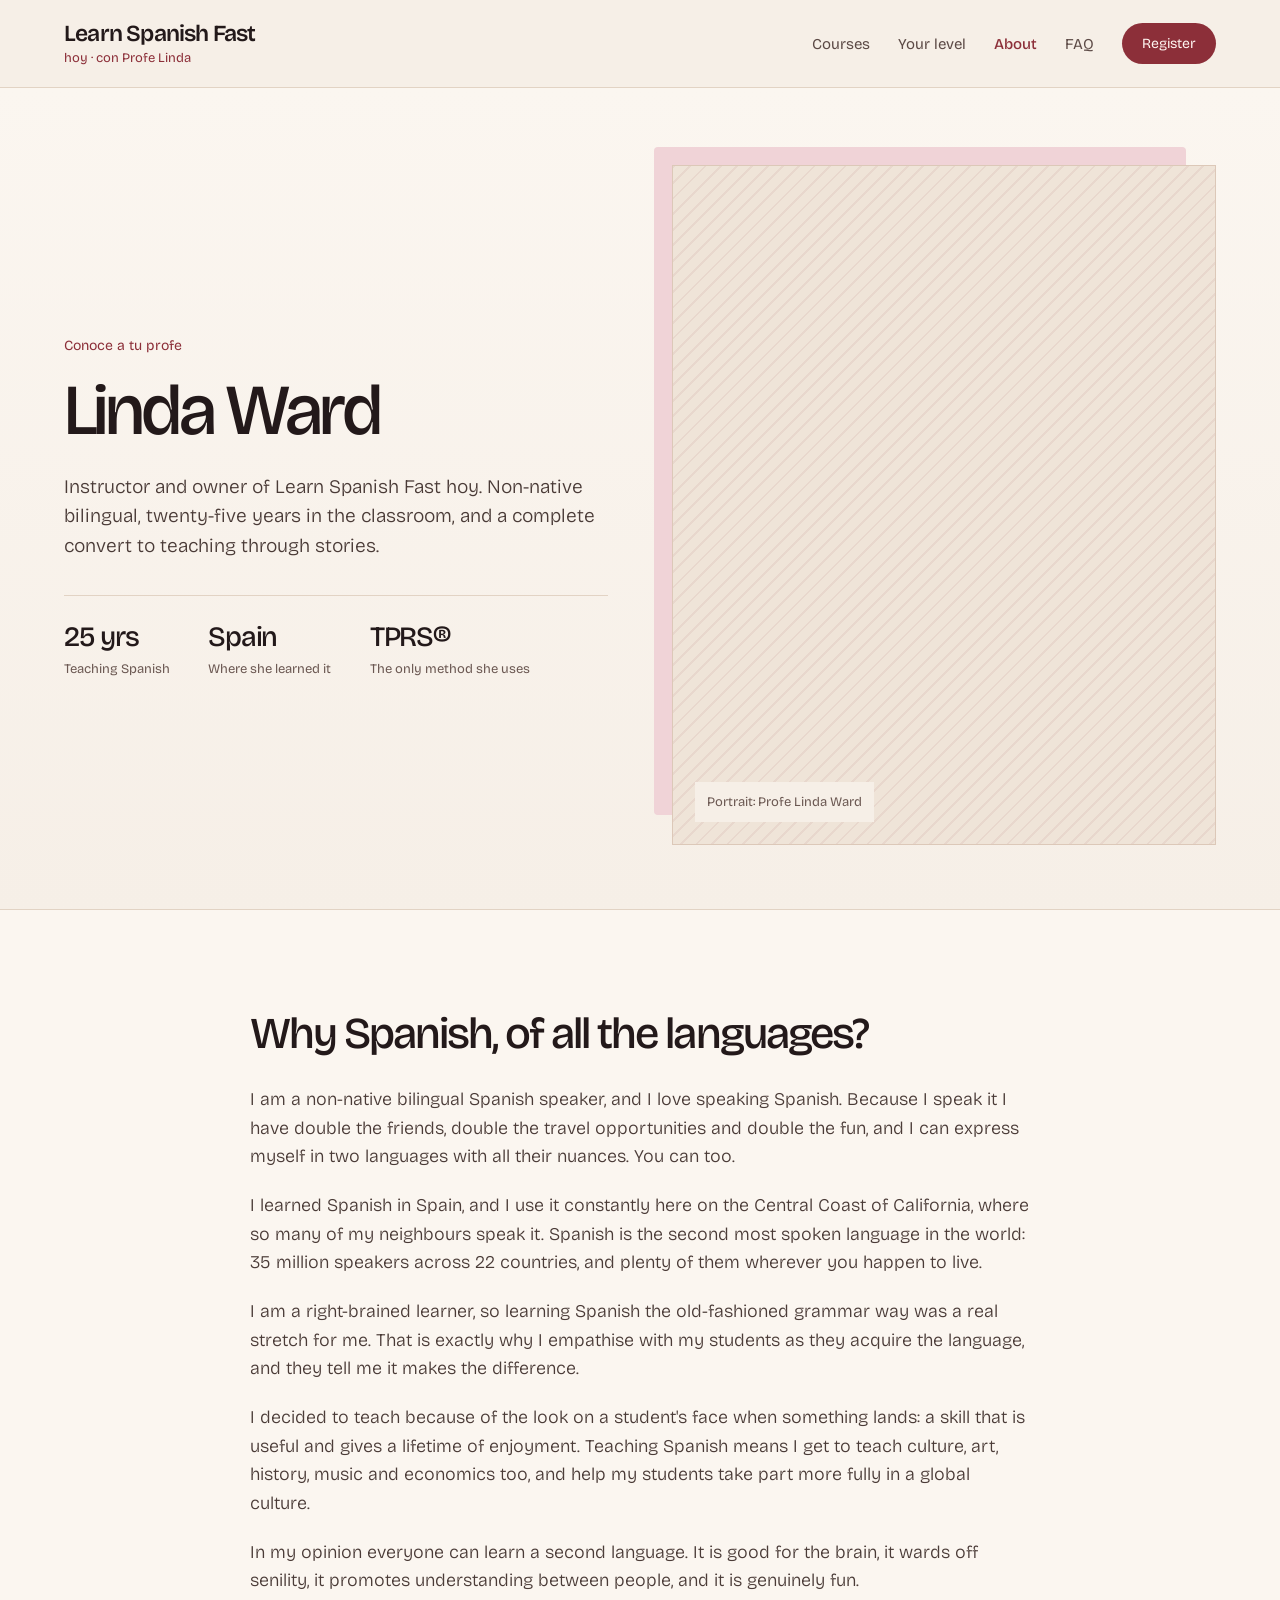
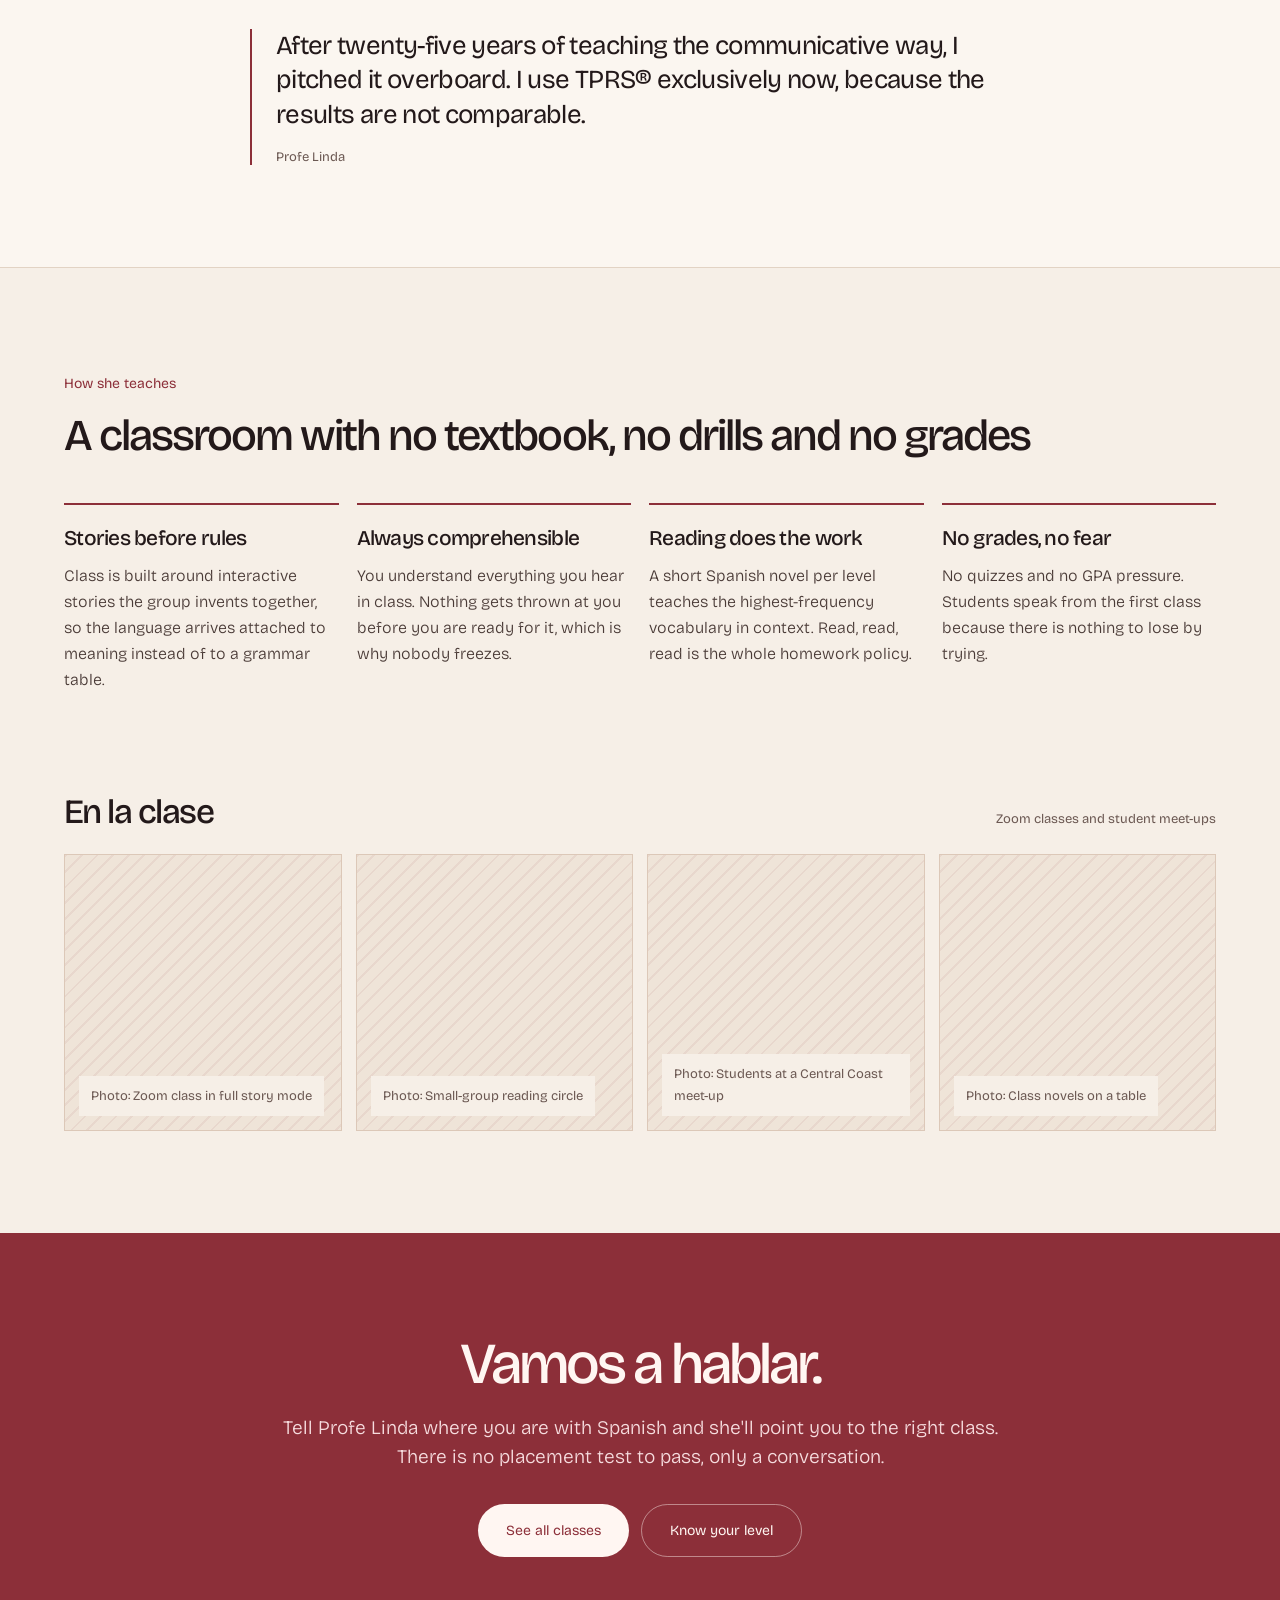
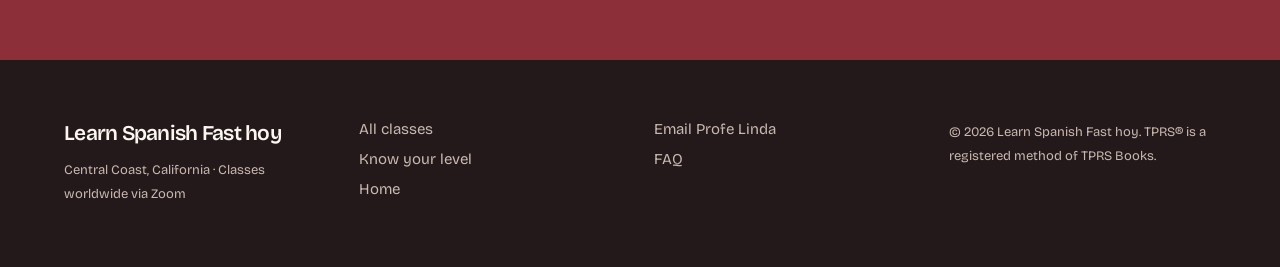
==== about.html @ 372178cc "Initial commit: Learn Spanish Fast hoy website Static HTML/CSS/JS build of the site, reproducing the" ====
<!DOCTYPE html>
<html lang="en">
<head>
<meta charset="utf-8">
<meta name="viewport" content="width=device-width, initial-scale=1">
<title>About Profe Linda — Learn Spanish Fast hoy</title>
<meta name="description" content="Meet Linda Ward: non-native bilingual, 25 years teaching Spanish through TPRS® storytelling on California's Central Coast.">
<link rel="preconnect" href="https://fonts.googleapis.com">
<link rel="preconnect" href="https://fonts.gstatic.com" crossorigin>
<link href="https://fonts.googleapis.com/css2?family=Bricolage+Grotesque:opsz,wght@12..96,300;12..96,400;12..96,500;12..96,600;12..96,700&display=swap" rel="stylesheet">
<link rel="stylesheet" href="css/style.css">
</head>
<body>

<header class="site-header">
  <a href="index.html" class="logo">
    <strong>Learn Spanish Fast</strong>
    <span>hoy · con Profe Linda</span>
  </a>
  <nav class="site-nav">
    <div class="flyout">
      <a href="all-classes.html" class="nav-link flyout-trigger" aria-haspopup="true" aria-expanded="false">Courses</a>
      <div class="flyout-panel" hidden>
        <a href="all-classes.html" class="flyout-item">Beginning I</a>
        <a href="all-classes.html" class="flyout-item">Beginning II</a>
        <a href="all-classes.html" class="flyout-item">Intermediate Fall</a>
        <a href="all-classes.html" class="flyout-item">Intermediate Spring</a>
        <a href="all-classes.html" class="flyout-item">Intermediate-Advanced</a>
      </div>
    </div>
    <a href="know-your-level.html" class="nav-link">Your level</a>
    <a href="about.html" class="nav-link is-active">About</a>
    <a href="index.html#faq" class="nav-link">FAQ</a>
    <a href="mailto:profe@learnspanishfasthoy.com" class="nav-register">Register</a>
  </nav>
</header>

<section class="hero" style="padding:clamp(44px,6vw,88px) clamp(20px,5vw,64px) clamp(40px,5vw,72px)">
  <div class="wrap" style="display:grid; grid-template-columns:repeat(auto-fit,minmax(300px,1fr)); gap:clamp(30px,5vw,68px); align-items:center">
    <div>
      <div class="eyebrow" style="font-size:14px">Conoce a tu profe</div>
      <h1 style="font-size:clamp(40px,5.6vw,74px); line-height:.97">Linda Ward</h1>
      <p class="lead" style="max-width:32em">Instructor and owner of Learn Spanish Fast hoy. Non-native bilingual, twenty-five years in the classroom, and a complete convert to teaching through stories.</p>
      <div class="fact-row">
        <div><div class="fact-figure">25 yrs</div><div class="fact-label">Teaching Spanish</div></div>
        <div><div class="fact-figure">Spain</div><div class="fact-label">Where she learned it</div></div>
        <div><div class="fact-figure">TPRS®</div><div class="fact-label">The only method she uses</div></div>
      </div>
    </div>
    <div class="ph-offset">
      <div class="ph ph--4x5"><span>Portrait: Profe Linda Ward</span></div>
    </div>
  </div>
</section>

<section class="section section--panel">
  <div class="wrap--prose">
    <h2 style="font-size:clamp(28px,3.6vw,44px); margin-bottom:28px">Why Spanish, of all the languages?</h2>
    <div class="prose">
      <p class="lead-p">I am a non-native bilingual Spanish speaker, and I love speaking Spanish. Because I speak it I have double the friends, double the travel opportunities and double the fun, and I can express myself in two languages with all their nuances. You can too.</p>
      <p class="lead-p">I learned Spanish in Spain, and I use it constantly here on the Central Coast of California, where so many of my neighbours speak it. Spanish is the second most spoken language in the world: 35 million speakers across 22 countries, and plenty of them wherever you happen to live.</p>
      <p class="lead-p">I am a right-brained learner, so learning Spanish the old-fashioned grammar way was a real stretch for me. That is exactly why I empathise with my students as they acquire the language, and they tell me it makes the difference.</p>
      <p class="lead-p">I decided to teach because of the look on a student's face when something lands: a skill that is useful and gives a lifetime of enjoyment. Teaching Spanish means I get to teach culture, art, history, music and economics too, and help my students take part more fully in a global culture.</p>
      <p class="lead-p">In my opinion everyone can learn a second language. It is good for the brain, it wards off senility, it promotes understanding between people, and it is genuinely fun.</p>
    </div>
    <blockquote style="margin-top:34px">
      <p style="font-size:clamp(20px,2.2vw,26px); line-height:1.32">After twenty-five years of teaching the communicative way, I pitched it overboard. I use TPRS® exclusively now, because the results are not comparable.</p>
      <cite>Profe Linda</cite>
    </blockquote>
  </div>
</section>

<section class="section">
  <div class="wrap">
    <div class="eyebrow" style="font-size:14px">How she teaches</div>
    <h2 style="font-size:clamp(28px,3.6vw,44px); max-width:22em; margin-bottom:clamp(28px,4vw,44px)">A classroom with no textbook, no drills and no grades</h2>
    <div class="belief-grid">
      <div class="belief-card"><h3>Stories before rules</h3><p>Class is built around interactive stories the group invents together, so the language arrives attached to meaning instead of to a grammar table.</p></div>
      <div class="belief-card"><h3>Always comprehensible</h3><p>You understand everything you hear in class. Nothing gets thrown at you before you are ready for it, which is why nobody freezes.</p></div>
      <div class="belief-card"><h3>Reading does the work</h3><p>A short Spanish novel per level teaches the highest-frequency vocabulary in context. Read, read, read is the whole homework policy.</p></div>
      <div class="belief-card"><h3>No grades, no fear</h3><p>No quizzes and no GPA pressure. Students speak from the first class because there is nothing to lose by trying.</p></div>
    </div>
  </div>
</section>

<section class="section" style="padding-top:0">
  <div class="wrap">
    <div class="photo-header">
      <h2 style="font-size:clamp(24px,2.8vw,34px)">En la clase</h2>
      <span>Zoom classes and student meet-ups</span>
    </div>
    <div class="photo-grid">
      <div class="ph ph--1x1"><span>Photo: Zoom class in full story mode</span></div>
      <div class="ph ph--1x1"><span>Photo: Small-group reading circle</span></div>
      <div class="ph ph--1x1"><span>Photo: Students at a Central Coast meet-up</span></div>
      <div class="ph ph--1x1"><span>Photo: Class novels on a table</span></div>
    </div>
  </div>
</section>

<section class="section section--accent" style="padding:clamp(52px,8vw,104px) clamp(20px,5vw,64px)">
  <div class="wrap" style="max-width:720px; margin:0 auto">
    <h2 style="font-size:clamp(32px,4.6vw,58px); line-height:.98; letter-spacing:-0.055em; margin-bottom:20px; color:var(--ink-on-accent)">Vamos a hablar.</h2>
    <p class="lead" style="max-width:none; color:var(--accent-tint); margin:0 0 32px">Tell Profe Linda where you are with Spanish and she'll point you to the right class. There is no placement test to pass, only a conversation.</p>
    <div class="pill-row" style="justify-content:center">
      <a href="all-classes.html" class="pill pill--on-accent">See all classes</a>
      <a href="know-your-level.html" class="pill pill--on-accent-outline">Know your level</a>
    </div>
  </div>
</section>

<footer class="site-footer">
  <div class="wrap footer-grid">
    <div>
      <div class="footer-brand">Learn Spanish Fast hoy</div>
      <p class="footer-loc">Central Coast, California · Classes worldwide via Zoom</p>
    </div>
    <div class="footer-links">
      <a href="all-classes.html">All classes</a>
      <a href="know-your-level.html">Know your level</a>
      <a href="index.html">Home</a>
    </div>
    <div class="footer-links">
      <a href="mailto:profe@learnspanishfasthoy.com">Email Profe Linda</a>
      <a href="index.html#faq">FAQ</a>
    </div>
    <div class="footer-copy">© 2026 Learn Spanish Fast hoy. TPRS® is a registered method of TPRS Books.</div>
  </div>
</footer>

<script src="js/main.js"></script>
</body>
</html>
---- css/style.css ----
/* ==========================================================================
   Learn Spanish Fast hoy — shared stylesheet
   Design tokens reproduced from design_handoff_lsf_website/README.md
   ========================================================================== */

:root {
  --ground: #F6EFE7;
  --panel: #FBF6F0;
  --ink: #23191A;
  --body-text: #4A3B37;
  --body-text-2: #332623;
  --muted: #6B5852;
  --secondary: #5C4A46;
  --border: #E2D3C4;
  --border-placeholder: #DCC8B8;

  --accent: #8C2F39;
  --accent-rgb: 140, 47, 57;
  --accent-pale: #F0D3D7;
  --accent-pale-dark: #E9BEC3;
  --accent-tint: #F6DCDE;
  --ink-on-accent: #FFF6F2;

  --text-dark-1: #C9B8AF;
  --text-dark-2: #E8DBD2;
  --text-dark-3: #FBF6F0;

  --placeholder-fill: #EFE4D8;
  --neutral-hover: #EDE3DA;

  --accent-label: #7A2A32;
  --accent-body: #4A2226;
  --accent-heading: #2B1114;

  --font: 'Bricolage Grotesque', 'Helvetica Neue', Helvetica, sans-serif;
}

* { box-sizing: border-box; }

html { -webkit-text-size-adjust: 100%; }

body {
  margin: 0;
  background: var(--ground);
  color: var(--ink);
  font-family: var(--font);
  -webkit-font-smoothing: antialiased;
  overflow-x: hidden;
}

a { color: var(--accent); text-decoration: none; }
a:hover { color: var(--ink); }

h1, h2, h3, p, blockquote, figure { margin: 0; }
button { font-family: var(--font); }

.wrap { max-width: 1180px; margin: 0 auto; }
.wrap--narrow { max-width: 880px; margin: 0 auto; }
.wrap--prose { max-width: 780px; margin: 0 auto; }
.wrap--tight { max-width: 760px; margin: 0 auto; }

.eyebrow {
  font-size: 13px;
  color: var(--accent);
  margin-bottom: 18px;
  line-height: 1.8;
}

.pill {
  display: inline-flex;
  align-items: center;
  justify-content: center;
  gap: 8px;
  font-family: var(--font);
  font-size: 14px;
  padding: 17px 28px;
  border-radius: 999px;
  border: 0;
  cursor: pointer;
  text-align: center;
  transition: background-color .15s ease, border-color .15s ease, color .15s ease;
}
.pill--accent { background: var(--accent); color: var(--ink-on-accent); }
.pill--accent:hover { background: var(--ink); color: var(--ink-on-accent); }
.pill--outline { background: none; color: var(--ink); border: 1px solid #D6C2B2; }
.pill--outline:hover { border-color: var(--ink); color: var(--ink); }
.pill--on-accent { background: var(--ink-on-accent); color: var(--accent); }
.pill--on-accent:hover { background: var(--neutral-hover); color: var(--ink); }
.pill--on-accent-outline { background: none; color: var(--ink-on-accent); border: 1px solid rgba(255,246,242,0.45); }
.pill--on-accent-outline:hover { border-color: var(--ink-on-accent); background: rgba(255,246,242,0.1); }
.pill--on-ink { background: var(--accent-pale); color: var(--ink); }
.pill--on-ink:hover { background: var(--ink-on-accent); }
.pill--ghost-ink { background: none; border: 1px solid rgba(246,239,231,0.35); color: var(--text-dark-1); }
.pill--ghost-ink:hover { border-color: var(--accent-pale); color: var(--ink-on-accent); }
.pill--ghost-result { background: none; border: 1px solid rgba(43,17,20,0.3); color: var(--ink); }
.pill--ghost-result:hover { border-color: var(--ink); }
.pill-row { display: flex; flex-wrap: wrap; gap: 12px; }
.pill:disabled { opacity: .65; cursor: default; }

/* ---------------------------------------------------------------- header */
.site-header {
  display: flex;
  align-items: center;
  justify-content: space-between;
  gap: 24px;
  flex-wrap: wrap;
  padding: 22px clamp(20px, 5vw, 64px);
  border-bottom: 1px solid var(--border);
  position: relative;
  z-index: 30;
  background: var(--ground);
}
.logo { display: flex; flex-direction: column; line-height: 1; color: var(--ink); }
.logo strong { font-size: 23px; font-weight: 600; letter-spacing: -0.035em; }
.logo span { font-size: 13px; color: var(--accent); margin-top: 7px; }

.site-nav {
  display: flex;
  align-items: center;
  gap: clamp(14px, 2.4vw, 28px);
  flex-wrap: wrap;
  font-size: 15px;
}
.nav-link { color: var(--secondary); }
.nav-link:hover { color: var(--ink); }
.nav-link.is-active { color: var(--accent); font-weight: 500; }
.nav-register {
  background: var(--accent);
  color: var(--ink-on-accent);
  padding: 12px 20px;
  border-radius: 999px;
  font-size: 14px;
}
.nav-register:hover { background: var(--ink); color: var(--ink-on-accent); }

.flyout { position: relative; }
.flyout-panel {
  position: absolute;
  top: calc(100% + 14px);
  left: -16px;
  min-width: 250px;
  background: var(--panel);
  border: 1px solid var(--border);
  padding: 8px;
  display: grid;
  gap: 1px;
  box-shadow: 0 18px 40px rgba(35, 25, 26, 0.1);
}
.flyout-panel[hidden] { display: none; }
.flyout-item {
  display: block;
  padding: 11px 14px;
  color: #4A3B37;
  font-size: 15px;
  border-radius: 2px;
}
.flyout-item:hover, .flyout-item:focus-visible { background: var(--accent-pale); color: var(--ink); }
.flyout-item--lead { color: var(--ink); font-weight: 500; }

/* ------------------------------------------------------------------ hero */
.hero {
  position: relative;
  padding: clamp(48px, 8vw, 104px) clamp(20px, 5vw, 64px) clamp(56px, 7vw, 96px);
  background: linear-gradient(180deg, var(--panel) 0%, var(--ground) 100%);
}
.hero--tight { padding: clamp(44px, 6vw, 84px) clamp(20px, 5vw, 64px) clamp(32px, 4vw, 52px); }
.hero-dots {
  position: absolute; inset: 0; opacity: .5; pointer-events: none;
  background-image: radial-gradient(#E0CFC0 1px, transparent 1px);
  background-size: 22px 22px;
}
.hero-grid {
  position: relative;
  display: grid;
  grid-template-columns: repeat(auto-fit, minmax(320px, 1fr));
  gap: clamp(32px, 5vw, 72px);
  align-items: center;
}
.rise { animation: lsfRise 700ms ease both; }
@keyframes lsfRise { from { opacity: 0; transform: translateY(10px); } to { opacity: 1; transform: none; } }

h1 {
  font-size: clamp(38px, 5.6vw, 80px);
  line-height: .98;
  letter-spacing: -0.05em;
  font-weight: 500;
  margin: 0 0 26px;
}
.lead {
  font-size: clamp(17px, 1.5vw, 20px);
  line-height: 1.55;
  font-weight: 300;
  color: var(--body-text);
  max-width: 34em;
  margin: 0 0 34px;
}
.accent-em { font-style: normal; color: var(--accent); }
.weight-em { font-style: normal; font-weight: 500; }

.stat-row {
  display: flex; flex-wrap: wrap; gap: clamp(20px, 4vw, 48px);
  padding-top: 28px; border-top: 1px solid var(--border);
}
.stat-figure { font-size: 30px; font-weight: 500; letter-spacing: -0.04em; }
.stat-label { font-size: 13px; color: var(--muted); margin-top: 8px; }

.fact-row { display: flex; flex-wrap: wrap; gap: clamp(18px, 3vw, 40px); padding-top: 24px; border-top: 1px solid var(--border); }
.fact-figure { font-size: 28px; font-weight: 500; letter-spacing: -0.045em; }
.fact-label { font-size: 13px; color: var(--muted); margin-top: 7px; }

/* -------------------------------------------------------------- picture */
.ph {
  position: relative;
  border: 1px solid var(--border-placeholder);
  background-color: var(--placeholder-fill);
  background-image: repeating-linear-gradient(135deg, rgba(var(--accent-rgb), 0.07) 0 2px, transparent 2px 11px);
  display: flex;
  align-items: flex-end;
  padding: 22px;
}
.ph span {
  font-size: 13px;
  color: var(--muted);
  background: var(--ground);
  padding: 9px 12px;
  line-height: 1.7;
}
.ph--4x5 { aspect-ratio: 4 / 5; }
.ph--1x1 { aspect-ratio: 1 / 1; }
.ph--3x2 { aspect-ratio: 3 / 2; }
.ph-offset { position: relative; }
.ph-offset::before {
  content: '';
  position: absolute; left: -18px; top: -18px; right: 30px; bottom: 30px;
  background: var(--accent-pale); border-radius: 4px;
}

/* ----------------------------------------------------------- courses/list */
.section { padding: clamp(56px, 8vw, 110px) clamp(20px, 5vw, 64px); }
.section--panel { background: var(--panel); border-top: 1px solid var(--border); border-bottom: 1px solid var(--border); }
.section--top-border { border-top: 1px solid var(--border); }
.section--bottom-border { border-bottom: 1px solid var(--border); }
.section--ink { background: var(--ink); color: var(--ground); }
.section--accent { background: var(--accent); color: var(--ink-on-accent); text-align: center; }

.section-header {
  display: flex; flex-wrap: wrap; align-items: flex-end; justify-content: space-between;
  gap: 24px; margin-bottom: clamp(36px, 5vw, 60px);
}
h2 {
  font-size: clamp(28px, 4.2vw, 52px);
  line-height: 1.02;
  letter-spacing: -0.045em;
  font-weight: 500;
}
.section-meta { font-size: 13px; line-height: 2; color: var(--muted); max-width: 26em; }

.card-grid { display: grid; grid-template-columns: repeat(auto-fit, minmax(240px, 1fr)); gap: 20px; }
.course-card {
  display: flex; flex-direction: column;
  background: var(--ground); border: 1px solid var(--border);
  padding: 26px 24px 24px;
  transition: border-color .15s ease;
}
.course-card:hover { border-color: var(--ink); }
.course-tag { font-size: 13px; color: var(--accent); margin-bottom: 16px; }
h3 { font-size: 26px; font-weight: 500; letter-spacing: -0.04em; margin: 0 0 18px; }
.course-blurb { font-size: 16px; line-height: 1.6; font-weight: 300; color: var(--body-text); margin: 0 0 24px; flex: 1; }
.course-link { font-size: 14px; border-top: 1px solid var(--border); padding-top: 18px; color: var(--accent); }
.course-link:hover { color: var(--ink); }

/* ---------------------------------------------------------------- profe */
.profe-grid { display: grid; grid-template-columns: repeat(auto-fit, minmax(300px, 1fr)); gap: clamp(32px, 5vw, 72px); align-items: start; }
.profe-media { display: grid; gap: 16px; }
.profe-card { background: var(--accent-pale); padding: 26px 24px; }
.profe-card p { font-size: 13px; line-height: 2; color: #5A2A30; }
.prose p { font-size: 16px; line-height: 1.68; font-weight: 300; color: var(--body-text); margin: 0 0 20px; }
.prose .lead-p { font-size: clamp(17px, 1.4vw, 19px); line-height: 1.6; }
blockquote { margin: 0; border-left: 2px solid var(--accent); padding-left: 24px; }
blockquote p { font-size: 21px; line-height: 1.38; letter-spacing: -0.025em; color: var(--ink); margin: 0 0 14px; }
blockquote cite { font-size: 13px; color: var(--muted); font-style: normal; }

/* ---------------------------------------------------------------- method */
.method-grid { display: grid; grid-template-columns: repeat(auto-fit, minmax(300px, 1fr)); gap: clamp(32px, 5vw, 64px); align-items: start; }
.method-quote { margin: 0; background: rgba(240,211,215,0.08); border: 1px solid rgba(240,211,215,0.22); padding: 26px 24px; }
.method-quote p { font-size: 20px; line-height: 1.35; letter-spacing: -0.025em; margin: 0 0 14px; color: var(--text-dark-3); }
.method-quote cite { font-size: 13px; color: var(--accent-pale-dark); font-style: normal; line-height: 1.8; }
.pillars { display: grid; gap: 14px; }
.pillar { display: flex; gap: 18px; align-items: baseline; border-bottom: 1px solid rgba(246,239,231,0.16); padding-bottom: 16px; }
.pillar-n { font-size: 13px; color: var(--accent-pale-dark); flex: none; }
.pillar h3 { font-size: 21px; font-weight: 500; letter-spacing: -0.035em; margin: 0 0 8px; color: var(--text-dark-3); }
.pillar p { font-size: 15px; line-height: 1.6; font-weight: 300; color: var(--text-dark-1); }
.inline-link-on-ink { color: var(--accent-pale); border-bottom: 1px solid rgba(240,211,215,0.4); }

/* ----------------------------------------------------------- testimonials */
.quote-grid { display: grid; grid-template-columns: repeat(auto-fit, minmax(280px, 1fr)); gap: 20px; }
.quote-card { margin: 0; background: var(--ground); border: 1px solid var(--border); padding: 30px 26px; display: flex; flex-direction: column; }
.quote-card blockquote { margin: 0 0 22px; border: 0; padding: 0; font-size: 17px; line-height: 1.55; font-weight: 300; color: var(--body-text-2); flex: 1; }
.quote-card figcaption { font-size: 13px; color: var(--accent); border-top: 1px solid var(--border); padding-top: 18px; }

/* -------------------------------------------------------------- fit list */
.fit-list { list-style: none; margin: 0; padding: 0; display: grid; gap: 2px; }
.fit-list li { display: flex; gap: 16px; align-items: baseline; padding: 18px 0; border-bottom: 1px solid var(--border); font-size: clamp(16px, 1.3vw, 18px); line-height: 1.5; font-weight: 300; color: var(--body-text-2); }
.fit-dot { width: 7px; height: 7px; background: var(--accent); border-radius: 50%; flex: none; transform: translateY(-3px); }

/* --------------------------------------------------------------- photos */
.photo-header { display: flex; flex-wrap: wrap; align-items: baseline; justify-content: space-between; gap: 16px; margin-bottom: 24px; }
.photo-header h2 { font-size: clamp(26px, 3vw, 38px); }
.photo-header span { font-size: 13px; color: var(--muted); }
.photo-grid { display: grid; grid-template-columns: repeat(auto-fit, minmax(200px, 1fr)); gap: 14px; }
.photo-grid .ph { padding: 14px; }

/* ------------------------------------------------------------------ faq */
.faq-list { border-top: 1px solid var(--border); }
.faq-row { border-bottom: 1px solid var(--border); }
.faq-q {
  width: 100%; display: flex; gap: 20px; align-items: baseline; justify-content: space-between;
  background: none; border: 0; padding: 26px 4px; cursor: pointer; text-align: left;
  font-family: var(--font); color: var(--ink);
}
.faq-q-text { font-size: clamp(17px, 1.6vw, 21px); line-height: 1.3; font-weight: 500; letter-spacing: -0.03em; }
.faq-sign { font-size: 16px; color: var(--accent); flex: none; line-height: 1; }
.faq-a { padding: 0 40px 30px 4px; font-size: 16px; line-height: 1.68; font-weight: 300; color: var(--body-text); max-width: 42em; }
.faq-a[hidden] { display: none; }

/* --------------------------------------------------------------- footer */
.site-footer { padding: clamp(36px, 5vw, 60px) clamp(20px, 5vw, 64px); background: var(--ink); color: var(--text-dark-1); }
.footer-grid { display: grid; grid-template-columns: repeat(auto-fit, minmax(220px, 1fr)); gap: 28px; align-items: start; }
.footer-brand { font-size: 21px; font-weight: 600; letter-spacing: -0.035em; color: var(--text-dark-3); }
.footer-loc { font-size: 13px; color: var(--text-dark-1); margin: 12px 0 0; line-height: 1.9; }
.footer-links { display: grid; gap: 12px; font-size: 15px; }
.footer-links a { color: var(--text-dark-1); }
.footer-links a:hover { color: var(--ink-on-accent); }
.footer-copy { font-size: 13px; color: var(--text-dark-1); line-height: 1.9; }

/* -------------------------------------------------------- all classes page */
.level-list { display: grid; gap: 16px; }
.level-card {
  background: var(--panel); border: 1px solid var(--border);
  padding: clamp(22px, 3vw, 34px);
  display: grid; grid-template-columns: repeat(auto-fit, minmax(320px, 1fr));
  gap: clamp(24px, 3vw, 40px); align-items: start;
}
.level-step { font-size: 13px; color: var(--accent); margin-bottom: 12px; }
.level-card h2 { font-size: clamp(27px, 3.2vw, 38px); line-height: 1.02; letter-spacing: -0.045em; margin: 0 0 14px; }
.level-blurb { font-size: 16px; line-height: 1.62; font-weight: 300; color: var(--body-text); margin: 0 0 20px; }
.level-ready-label { font-size: 14px; color: var(--muted); margin-bottom: 6px; }
.level-ready { font-size: 15px; line-height: 1.6; color: var(--body-text-2); }
.level-details { display: grid; gap: 14px; }
.detail-row { display: flex; align-items: baseline; justify-content: space-between; gap: 12px; border-bottom: 1px solid var(--border); padding-bottom: 12px; }
.detail-row:last-of-type { border-bottom: 0; }
.detail-label { font-size: 14px; color: var(--muted); }
.detail-value { font-size: 15px; text-align: right; }
.detail-price { font-size: 24px; font-weight: 500; letter-spacing: -0.04em; }
.level-details .pill { margin-top: 6px; width: 100%; }
.ask-link { display: block; font-size: 14px; color: var(--accent); text-align: center; }
.ask-link:hover { color: var(--ink); }

.cart-grid { display: grid; grid-template-columns: repeat(auto-fit, minmax(280px, 1fr)); gap: clamp(28px, 4vw, 56px); }
.cart-heading { font-size: clamp(28px, 3.6vw, 44px); line-height: 1.02; letter-spacing: -0.05em; font-weight: 500; margin: 0 0 16px; color: var(--text-dark-3); }
.cart-note { font-size: 16px; line-height: 1.65; font-weight: 300; color: var(--text-dark-1); margin: 0 0 24px; }
.cart-items { display: grid; gap: 10px; align-content: start; }
.cart-item { display: flex; align-items: center; justify-content: space-between; gap: 16px; border-bottom: 1px solid rgba(246,239,231,0.18); padding-bottom: 12px; }
.cart-item-name { font-size: 16px; color: var(--text-dark-3); }
.cart-item-right { display: flex; align-items: center; gap: 14px; }
.cart-item-price { font-size: 16px; color: var(--text-dark-2); }
.cart-empty-note { font-size: 15px; color: var(--text-dark-1); }

.step-grid { display: grid; grid-template-columns: repeat(auto-fit, minmax(260px, 1fr)); gap: 20px; }
.step-card { background: var(--ground); border: 1px solid var(--border); padding: 28px 24px; }
.step-n { font-size: 30px; font-weight: 500; letter-spacing: -0.05em; color: var(--accent); margin-bottom: 14px; }
.step-card h3 { font-size: 21px; font-weight: 500; letter-spacing: -0.035em; margin: 0 0 12px; }
.step-card p { font-size: 16px; line-height: 1.62; font-weight: 300; color: var(--body-text); }
.copyright-note { font-size: 15px; line-height: 1.7; color: var(--muted); margin: 24px 0 0; max-width: 44em; }

/* -------------------------------------------------------------- about page */
.belief-grid { display: grid; grid-template-columns: repeat(auto-fit, minmax(250px, 1fr)); gap: 18px; }
.belief-card { border-top: 2px solid var(--accent); padding-top: 20px; }
.belief-card h3 { font-size: 21px; font-weight: 500; letter-spacing: -0.035em; margin: 0 0 12px; }
.belief-card p { font-size: 16px; line-height: 1.62; font-weight: 300; color: var(--body-text); }

/* ------------------------------------------------------ know-your-level page */
.check-list { border-top: 1px solid var(--border); }
.check-row {
  width: 100%; display: flex; gap: 18px; align-items: flex-start; text-align: left;
  background: none; border: 0; border-bottom: 1px solid var(--border);
  padding: 22px 4px; cursor: pointer; font-family: var(--font); color: var(--ink);
}
.check-row:hover, .check-row:focus-visible { background: var(--panel); }
.check-dot {
  flex: none; width: 26px; height: 26px; border-radius: 50%;
  border: 1px solid #C9B0A0; background: transparent; color: var(--ink-on-accent);
  display: flex; align-items: center; justify-content: center; font-size: 14px; margin-top: 2px;
  transition: background-color .15s ease;
}
.check-dot.is-checked { background: var(--accent); }
.check-title { display: block; font-size: clamp(17px, 1.6vw, 20px); line-height: 1.4; font-weight: 500; letter-spacing: -0.025em; }
.check-example { display: block; font-size: 15px; line-height: 1.6; font-weight: 300; color: var(--muted); margin-top: 6px; }

.result-panel { margin-top: 30px; background: var(--accent-pale); padding: clamp(26px, 4vw, 40px); }
.result-kicker { font-size: 14px; color: var(--accent-label); margin-bottom: 14px; }
.result-level { font-size: clamp(28px, 3.6vw, 44px); line-height: 1.02; letter-spacing: -0.05em; font-weight: 500; margin: 0 0 14px; color: var(--accent-heading); }
.result-body { font-size: 17px; line-height: 1.6; font-weight: 300; color: var(--accent-body); margin: 0 0 26px; max-width: 40em; }
.unsure-note { font-size: 15px; line-height: 1.7; color: var(--muted); margin: 22px 0 0; }

.ladder { display: grid; gap: 2px; }
.ladder-row { display: grid; grid-template-columns: repeat(auto-fit, minmax(240px, 1fr)); gap: 16px; align-items: baseline; border-bottom: 1px solid var(--border); padding: 20px 0; }
.ladder-row:last-child { border-bottom: 0; }
.ladder-name { display: flex; gap: 14px; align-items: baseline; }
.ladder-n { font-size: 14px; color: var(--accent); flex: none; }
.ladder-name h3 { font-size: 22px; font-weight: 500; letter-spacing: -0.035em; }
.ladder-expects { font-size: 16px; line-height: 1.6; font-weight: 300; color: var(--body-text); grid-column: span 2; }

@media (max-width: 700px) {
  .ladder-expects { grid-column: span 1; }
}
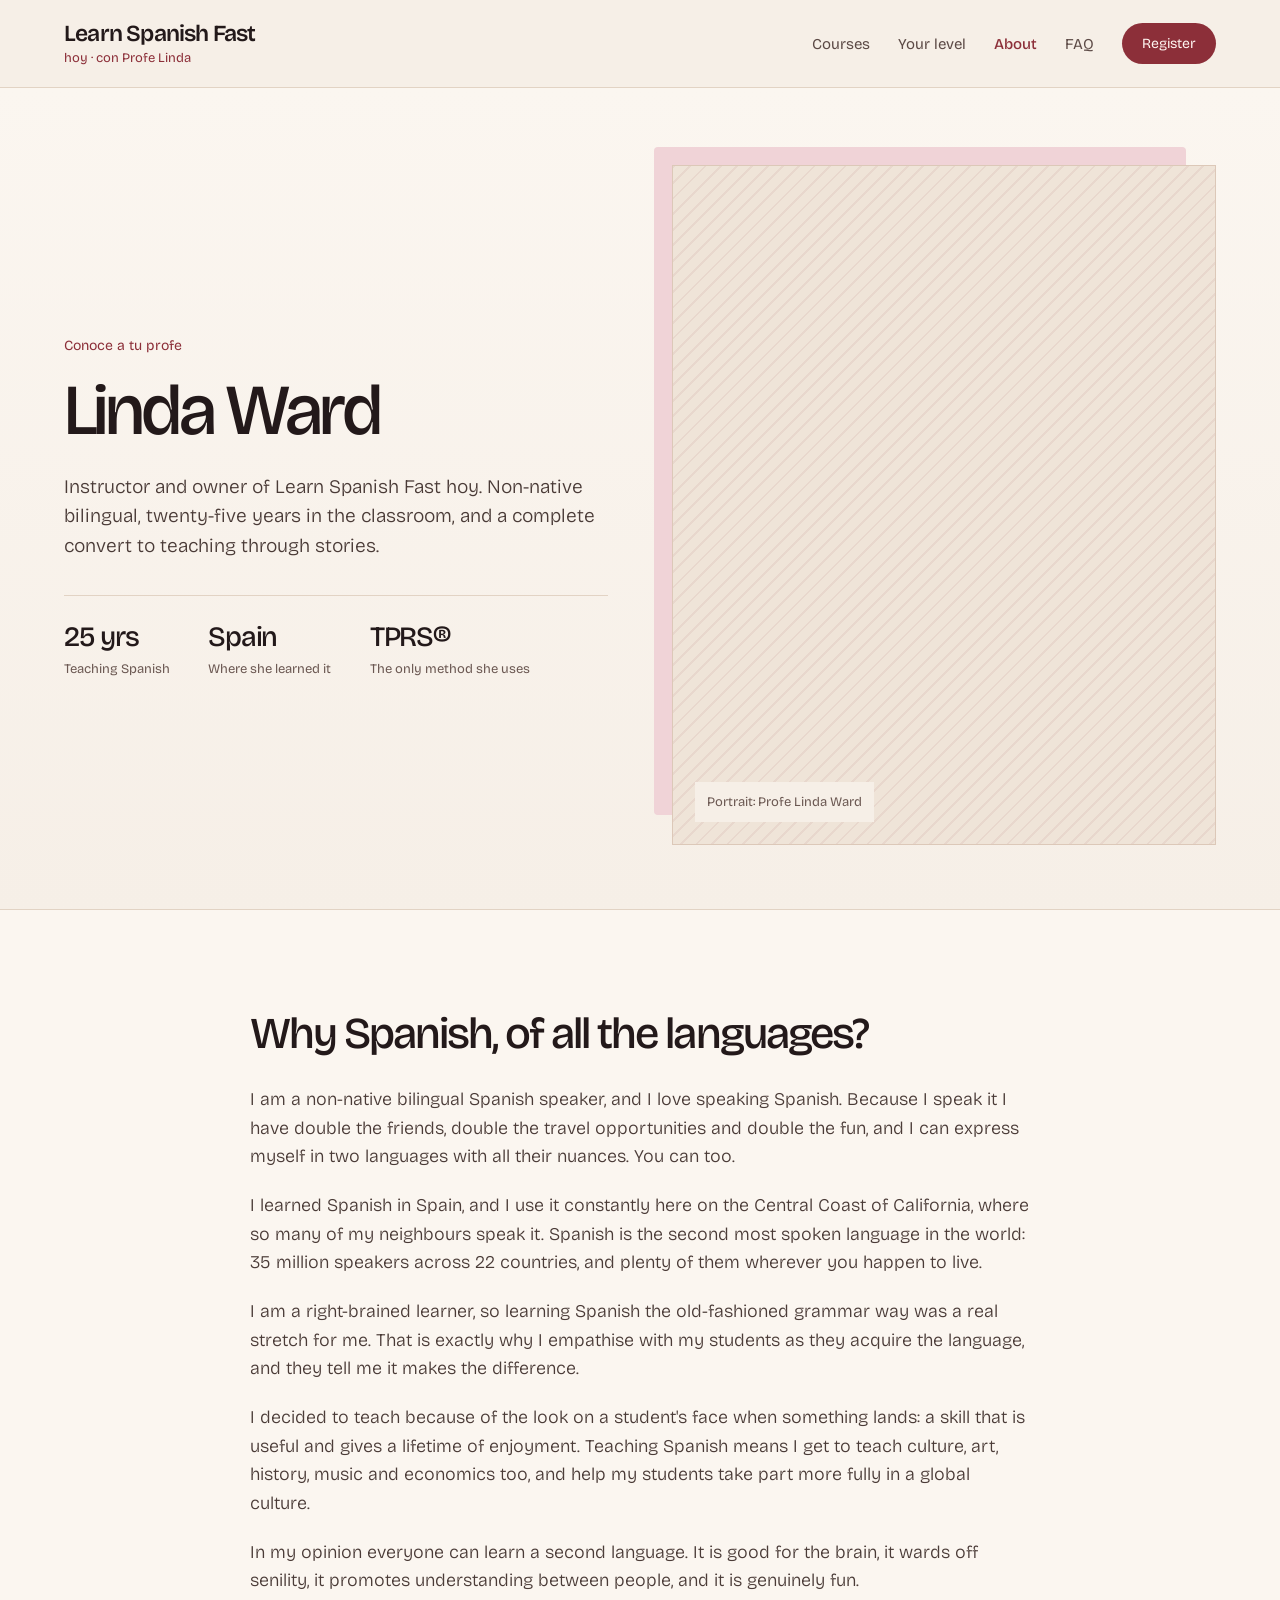
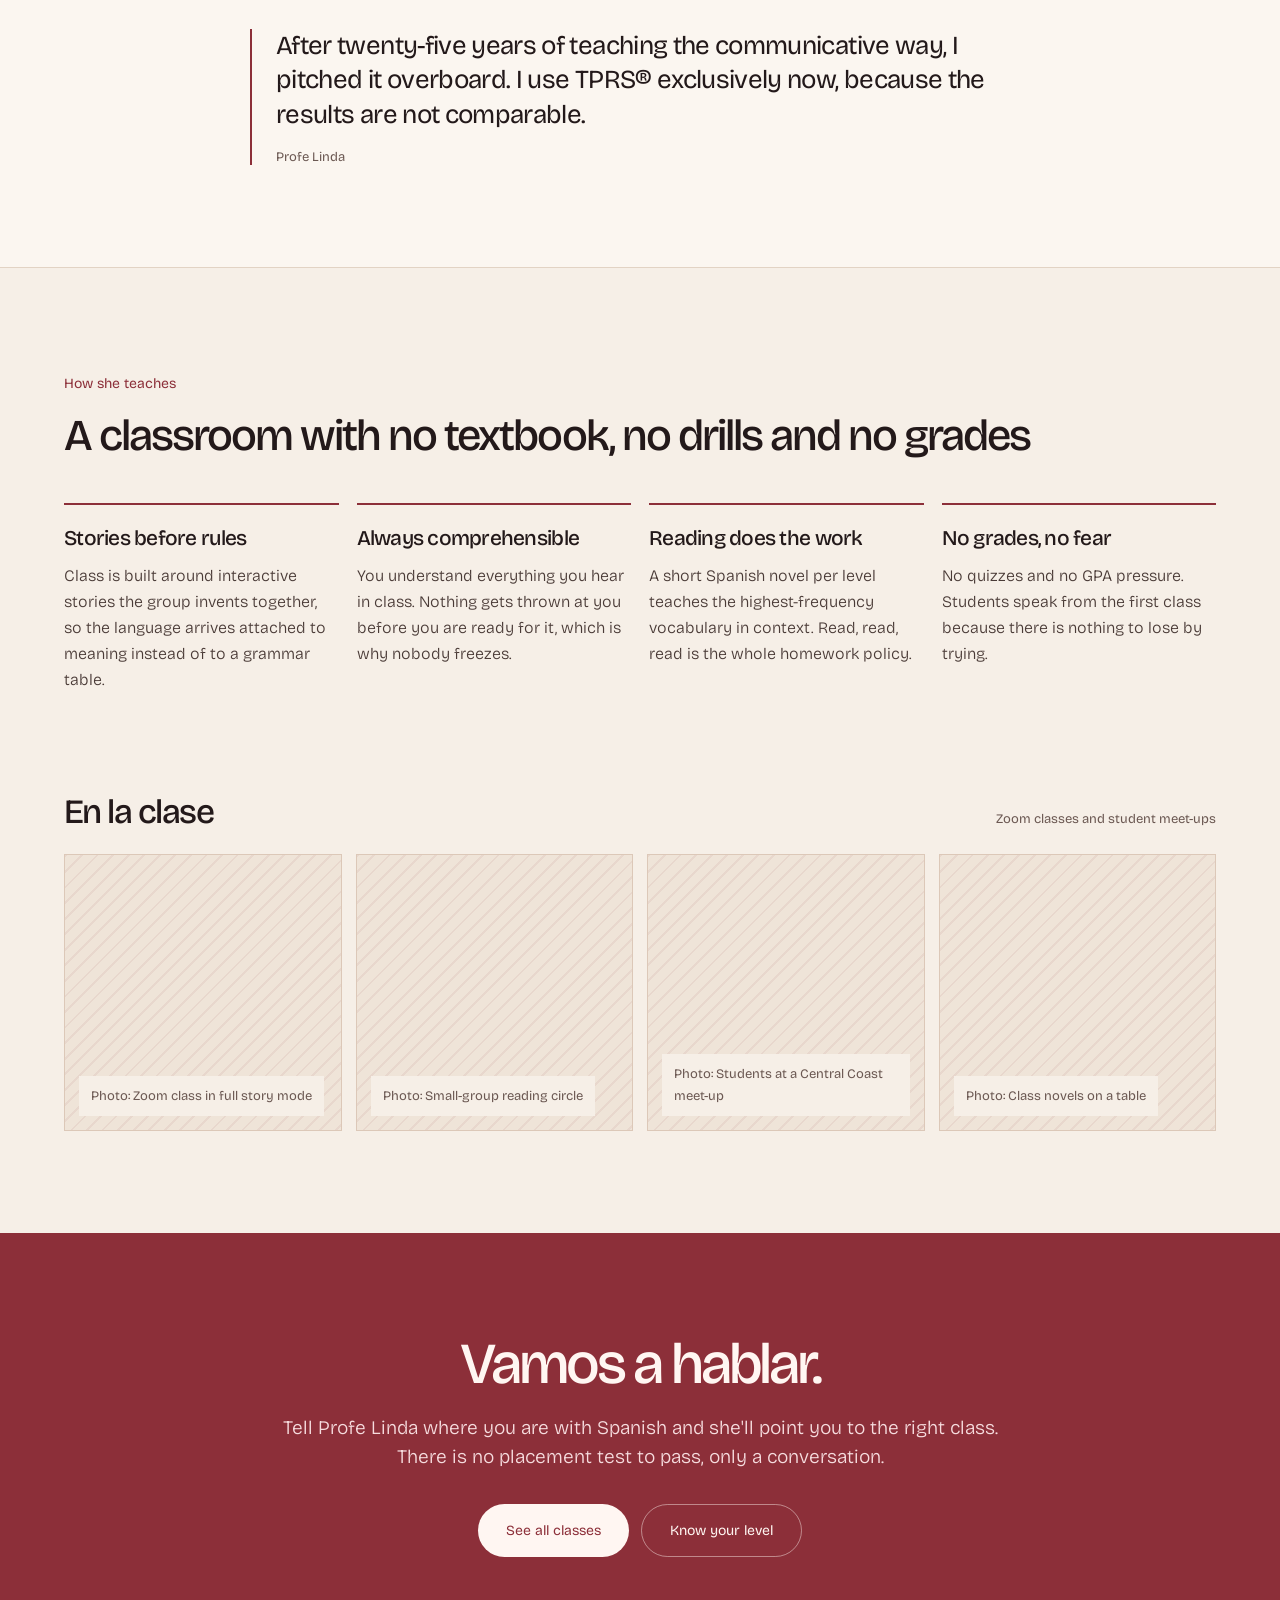
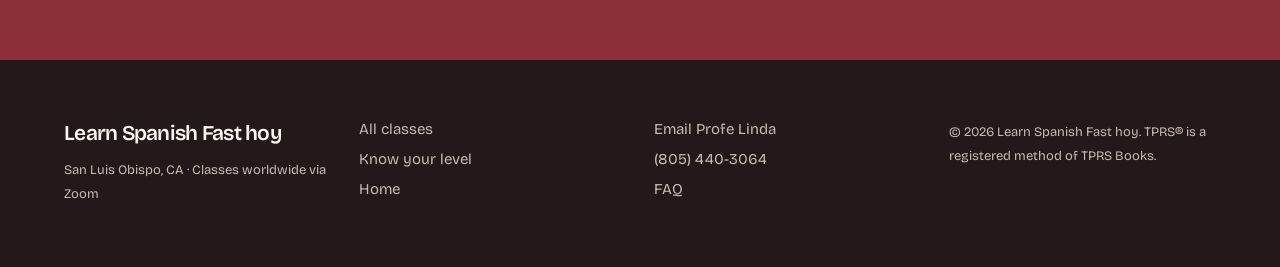
==== commit d9720907: "Replace prototype course catalog with the real 2026 class lineup The design handoff's five levels (B" ====
--- a/about.html
+++ b/about.html
@@ -21,17 +21,17 @@
     <div class="flyout">
       <a href="all-classes.html" class="nav-link flyout-trigger" aria-haspopup="true" aria-expanded="false">Courses</a>
       <div class="flyout-panel" hidden>
-        <a href="all-classes.html" class="flyout-item">Beginning I</a>
-        <a href="all-classes.html" class="flyout-item">Beginning II</a>
-        <a href="all-classes.html" class="flyout-item">Intermediate Fall</a>
-        <a href="all-classes.html" class="flyout-item">Intermediate Spring</a>
-        <a href="all-classes.html" class="flyout-item">Intermediate-Advanced</a>
+        <a href="all-classes.html#beginning-i" class="flyout-item">Beginning I</a>
+        <a href="all-classes.html#beginning-ii" class="flyout-item">Beginning II</a>
+        <a href="all-classes.html#intermediate" class="flyout-item">Intermediate</a>
+        <a href="all-classes.html#advanced-i" class="flyout-item">Advanced I</a>
+        <a href="all-classes.html#advanced-ii" class="flyout-item">Advanced II</a>
       </div>
     </div>
     <a href="know-your-level.html" class="nav-link">Your level</a>
     <a href="about.html" class="nav-link is-active">About</a>
     <a href="index.html#faq" class="nav-link">FAQ</a>
-    <a href="mailto:profe@learnspanishfasthoy.com" class="nav-register">Register</a>
+    <a href="mailto:profelinda246@gmail.com" class="nav-register">Register</a>
   </nav>
 </header>
 
@@ -113,7 +113,7 @@
   <div class="wrap footer-grid">
     <div>
       <div class="footer-brand">Learn Spanish Fast hoy</div>
-      <p class="footer-loc">Central Coast, California · Classes worldwide via Zoom</p>
+      <p class="footer-loc">San Luis Obispo, CA · Classes worldwide via Zoom</p>
     </div>
     <div class="footer-links">
       <a href="all-classes.html">All classes</a>
@@ -121,7 +121,8 @@
       <a href="index.html">Home</a>
     </div>
     <div class="footer-links">
-      <a href="mailto:profe@learnspanishfasthoy.com">Email Profe Linda</a>
+      <a href="mailto:profelinda246@gmail.com">Email Profe Linda</a>
+      <a href="tel:+18054403064">(805) 440-3064</a>
       <a href="index.html#faq">FAQ</a>
     </div>
     <div class="footer-copy">© 2026 Learn Spanish Fast hoy. TPRS® is a registered method of TPRS Books.</div>
--- a/css/style.css
+++ b/css/style.css
@@ -88,10 +88,6 @@
 .pill--on-accent:hover { background: var(--neutral-hover); color: var(--ink); }
 .pill--on-accent-outline { background: none; color: var(--ink-on-accent); border: 1px solid rgba(255,246,242,0.45); }
 .pill--on-accent-outline:hover { border-color: var(--ink-on-accent); background: rgba(255,246,242,0.1); }
-.pill--on-ink { background: var(--accent-pale); color: var(--ink); }
-.pill--on-ink:hover { background: var(--ink-on-accent); }
-.pill--ghost-ink { background: none; border: 1px solid rgba(246,239,231,0.35); color: var(--text-dark-1); }
-.pill--ghost-ink:hover { border-color: var(--accent-pale); color: var(--ink-on-accent); }
 .pill--ghost-result { background: none; border: 1px solid rgba(43,17,20,0.3); color: var(--ink); }
 .pill--ghost-result:hover { border-color: var(--ink); }
 .pill-row { display: flex; flex-wrap: wrap; gap: 12px; }
@@ -145,6 +141,18 @@
   display: grid;
   gap: 1px;
   box-shadow: 0 18px 40px rgba(35, 25, 26, 0.1);
+}
+/* Invisible bridge over the 14px gap above the panel: without it, the
+   cursor crosses dead space (outside .flyout's own box) on the way from
+   the trigger to the panel and fires a mouseleave that closes the menu
+   before a click on an item can land. */
+.flyout-panel::before {
+  content: '';
+  position: absolute;
+  top: -14px;
+  left: 0;
+  right: 0;
+  height: 14px;
 }
 .flyout-panel[hidden] { display: none; }
 .flyout-item {
@@ -356,16 +364,6 @@
 .ask-link { display: block; font-size: 14px; color: var(--accent); text-align: center; }
 .ask-link:hover { color: var(--ink); }
 
-.cart-grid { display: grid; grid-template-columns: repeat(auto-fit, minmax(280px, 1fr)); gap: clamp(28px, 4vw, 56px); }
-.cart-heading { font-size: clamp(28px, 3.6vw, 44px); line-height: 1.02; letter-spacing: -0.05em; font-weight: 500; margin: 0 0 16px; color: var(--text-dark-3); }
-.cart-note { font-size: 16px; line-height: 1.65; font-weight: 300; color: var(--text-dark-1); margin: 0 0 24px; }
-.cart-items { display: grid; gap: 10px; align-content: start; }
-.cart-item { display: flex; align-items: center; justify-content: space-between; gap: 16px; border-bottom: 1px solid rgba(246,239,231,0.18); padding-bottom: 12px; }
-.cart-item-name { font-size: 16px; color: var(--text-dark-3); }
-.cart-item-right { display: flex; align-items: center; gap: 14px; }
-.cart-item-price { font-size: 16px; color: var(--text-dark-2); }
-.cart-empty-note { font-size: 15px; color: var(--text-dark-1); }
-
 .step-grid { display: grid; grid-template-columns: repeat(auto-fit, minmax(260px, 1fr)); gap: 20px; }
 .step-card { background: var(--ground); border: 1px solid var(--border); padding: 28px 24px; }
 .step-n { font-size: 30px; font-weight: 500; letter-spacing: -0.05em; color: var(--accent); margin-bottom: 14px; }
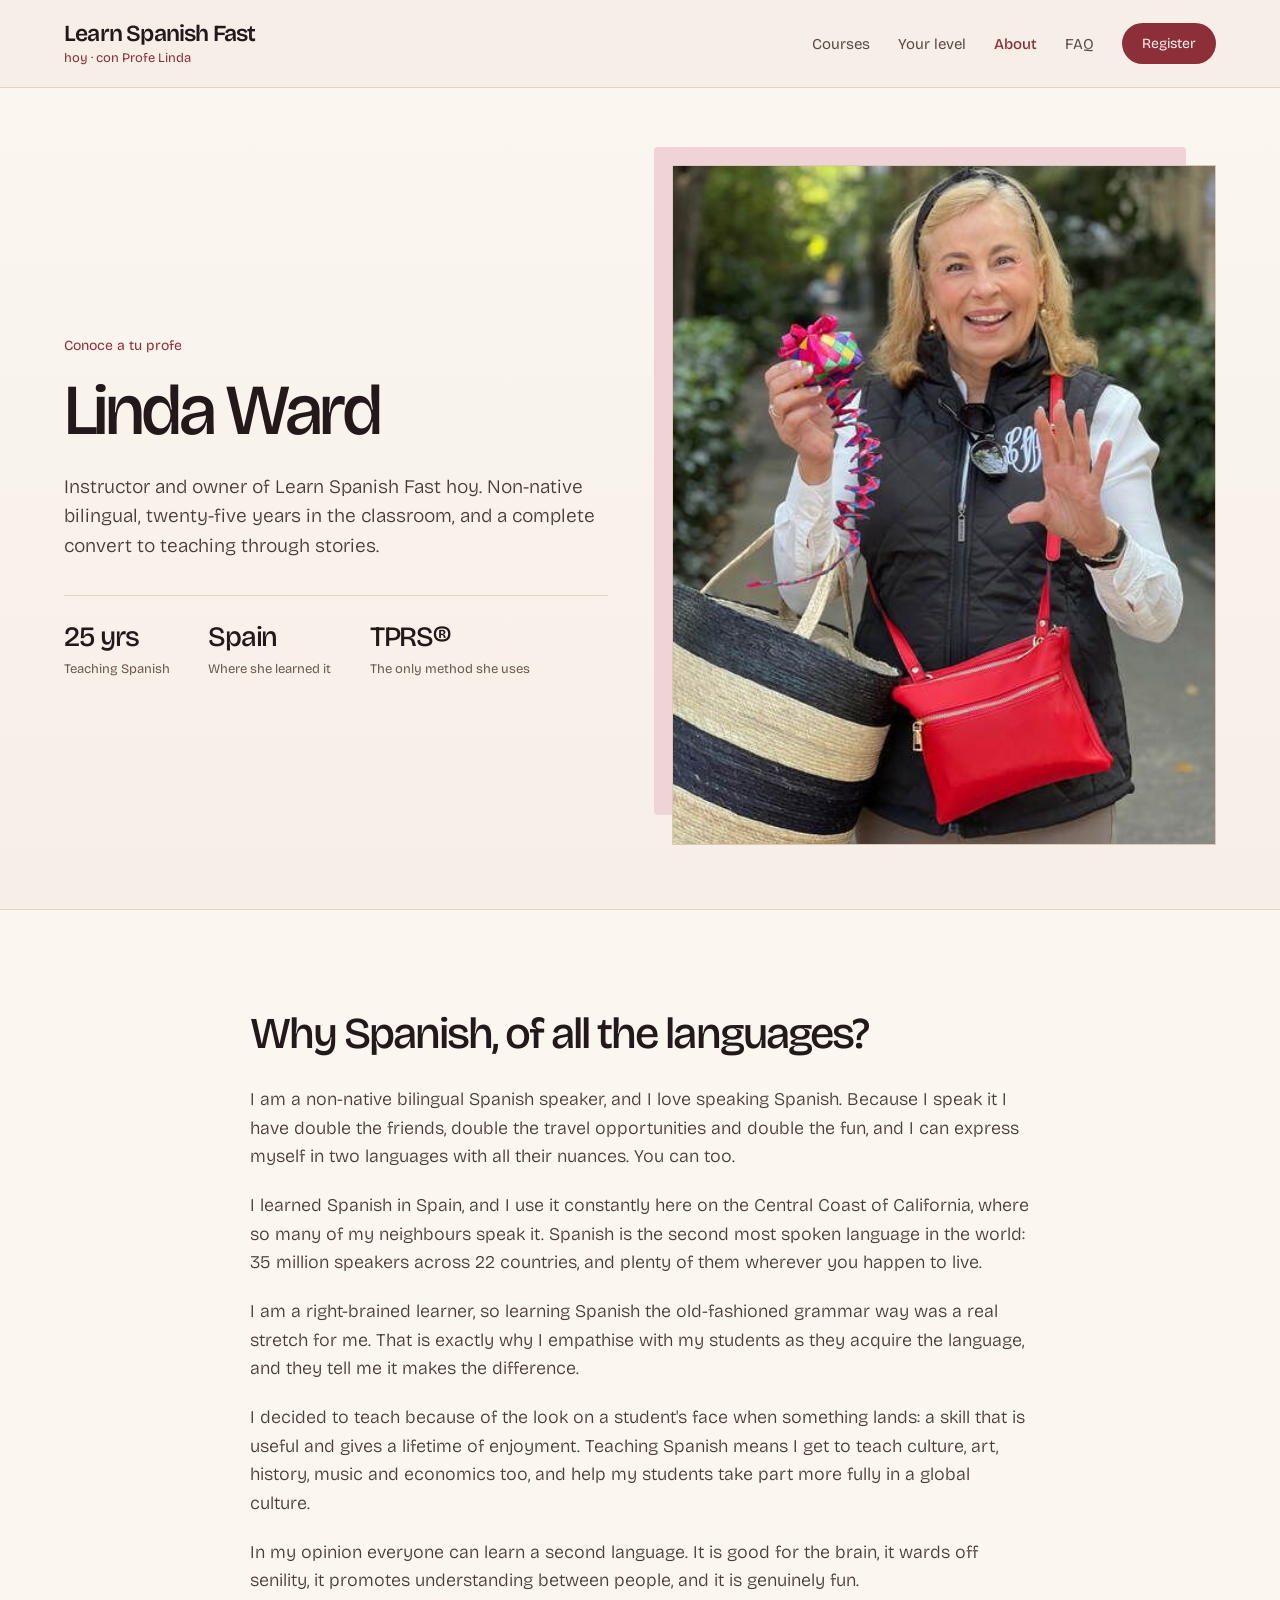
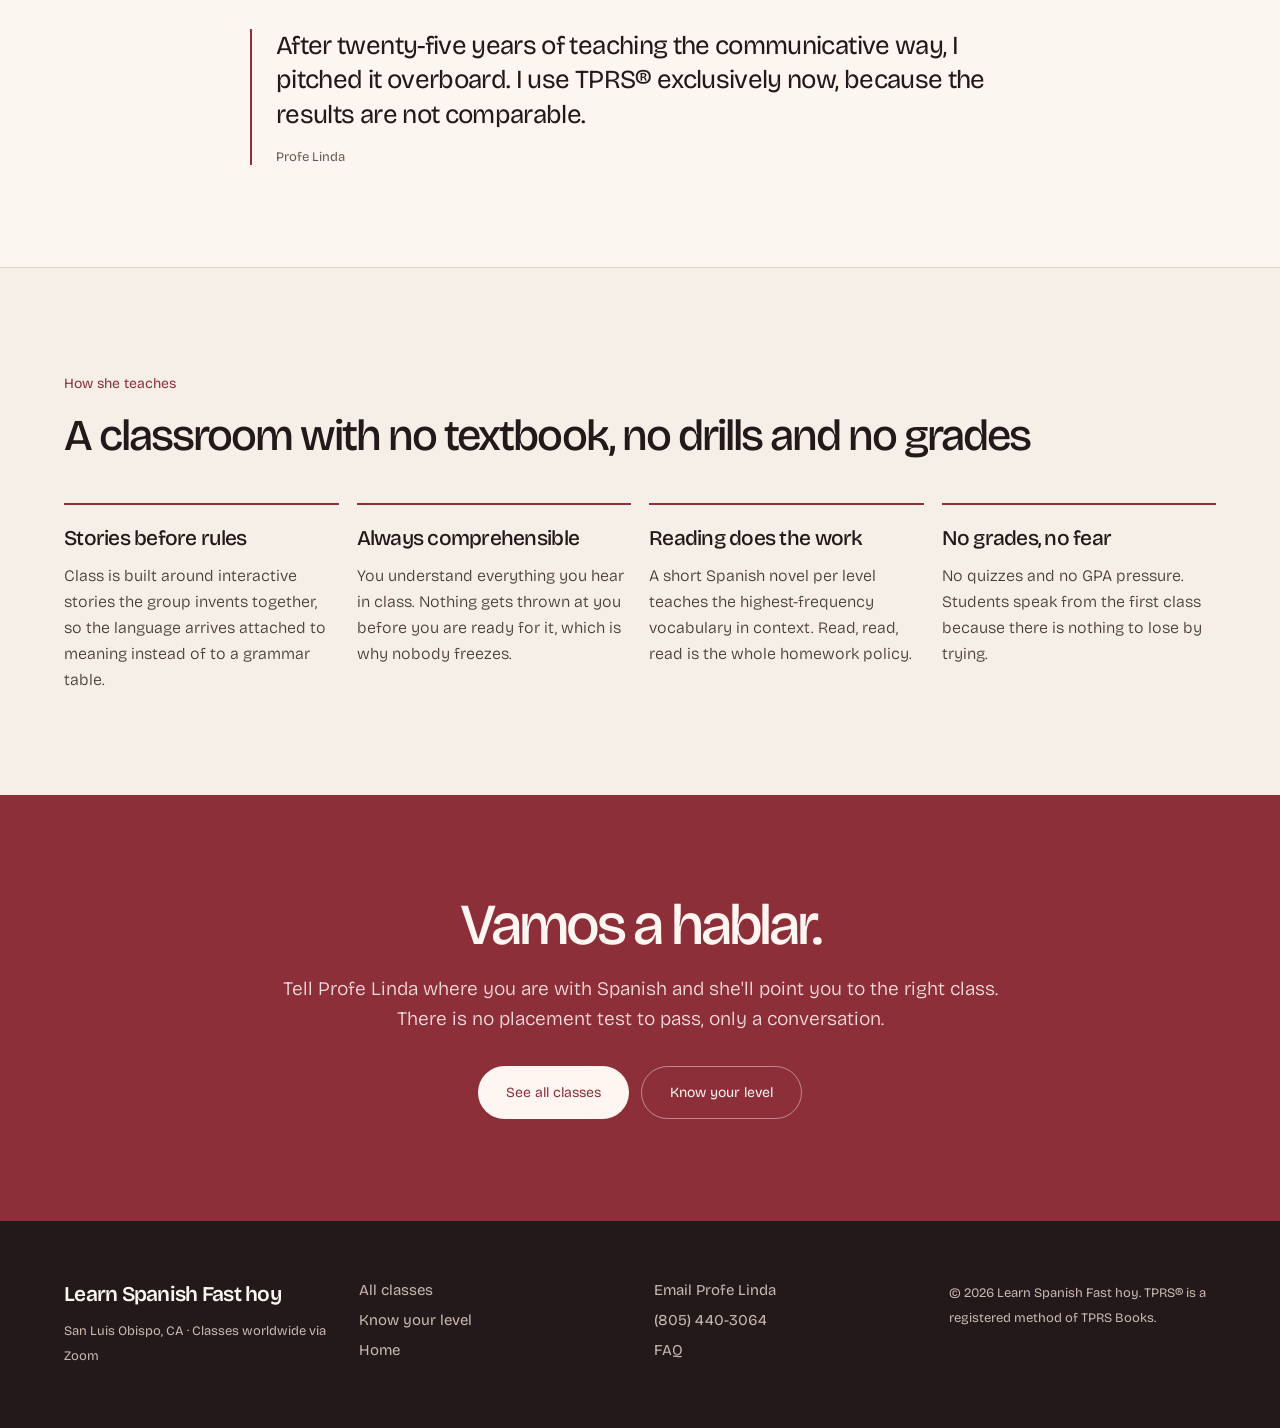
==== commit 831a2f8f: "Reuse the Meet Linda Ward photo as the About page hero portrait - about.html: removed the "En la cla" ====
--- a/about.html
+++ b/about.html
@@ -48,7 +48,7 @@
       </div>
     </div>
     <div class="ph-offset">
-      <div class="ph ph--4x5"><span>Portrait: Profe Linda Ward</span></div>
+      <div class="ph ph--4x5 ph--filled"><img src="img/profe-linda-meet.jpg" alt="Profe Linda Ward"></div>
     </div>
   </div>
 </section>
@@ -79,21 +79,6 @@
       <div class="belief-card"><h3>Always comprehensible</h3><p>You understand everything you hear in class. Nothing gets thrown at you before you are ready for it, which is why nobody freezes.</p></div>
       <div class="belief-card"><h3>Reading does the work</h3><p>A short Spanish novel per level teaches the highest-frequency vocabulary in context. Read, read, read is the whole homework policy.</p></div>
       <div class="belief-card"><h3>No grades, no fear</h3><p>No quizzes and no GPA pressure. Students speak from the first class because there is nothing to lose by trying.</p></div>
-    </div>
-  </div>
-</section>
-
-<section class="section" style="padding-top:0">
-  <div class="wrap">
-    <div class="photo-header">
-      <h2 style="font-size:clamp(24px,2.8vw,34px)">En la clase</h2>
-      <span>Zoom classes and student meet-ups</span>
-    </div>
-    <div class="photo-grid">
-      <div class="ph ph--1x1"><span>Photo: Zoom class in full story mode</span></div>
-      <div class="ph ph--1x1"><span>Photo: Small-group reading circle</span></div>
-      <div class="ph ph--1x1"><span>Photo: Students at a Central Coast meet-up</span></div>
-      <div class="ph ph--1x1"><span>Photo: Class novels on a table</span></div>
     </div>
   </div>
 </section>
--- a/css/style.css
+++ b/css/style.css
@@ -236,6 +236,11 @@
 .ph--4x5 { aspect-ratio: 4 / 5; }
 .ph--1x1 { aspect-ratio: 1 / 1; }
 .ph--3x2 { aspect-ratio: 3 / 2; }
+.ph--2x3 { aspect-ratio: 2 / 3; }
+/* A real photo dropped into a .ph box: drop the striped placeholder
+   fill/caption padding and let the image cover the box edge to edge. */
+.ph--filled { padding: 0; background-image: none; overflow: hidden; }
+.ph--filled img { width: 100%; height: 100%; object-fit: cover; display: block; }
 .ph-offset { position: relative; }
 .ph-offset::before {
   content: '';
@@ -343,6 +348,17 @@
 
 /* -------------------------------------------------------- all classes page */
 .level-list { display: grid; gap: 16px; }
+/* Sits between two level cards that are really one continuous course
+   (Advanced I & II) so it reads as a shared intro rather than a
+   surprise on the second card alone. */
+.level-group-note {
+  background: var(--accent-pale);
+  border: 1px solid var(--border);
+  padding: 16px 22px;
+  font-size: 15px;
+  line-height: 1.6;
+  color: var(--ink);
+}
 .level-card {
   background: var(--panel); border: 1px solid var(--border);
   padding: clamp(22px, 3vw, 34px);
